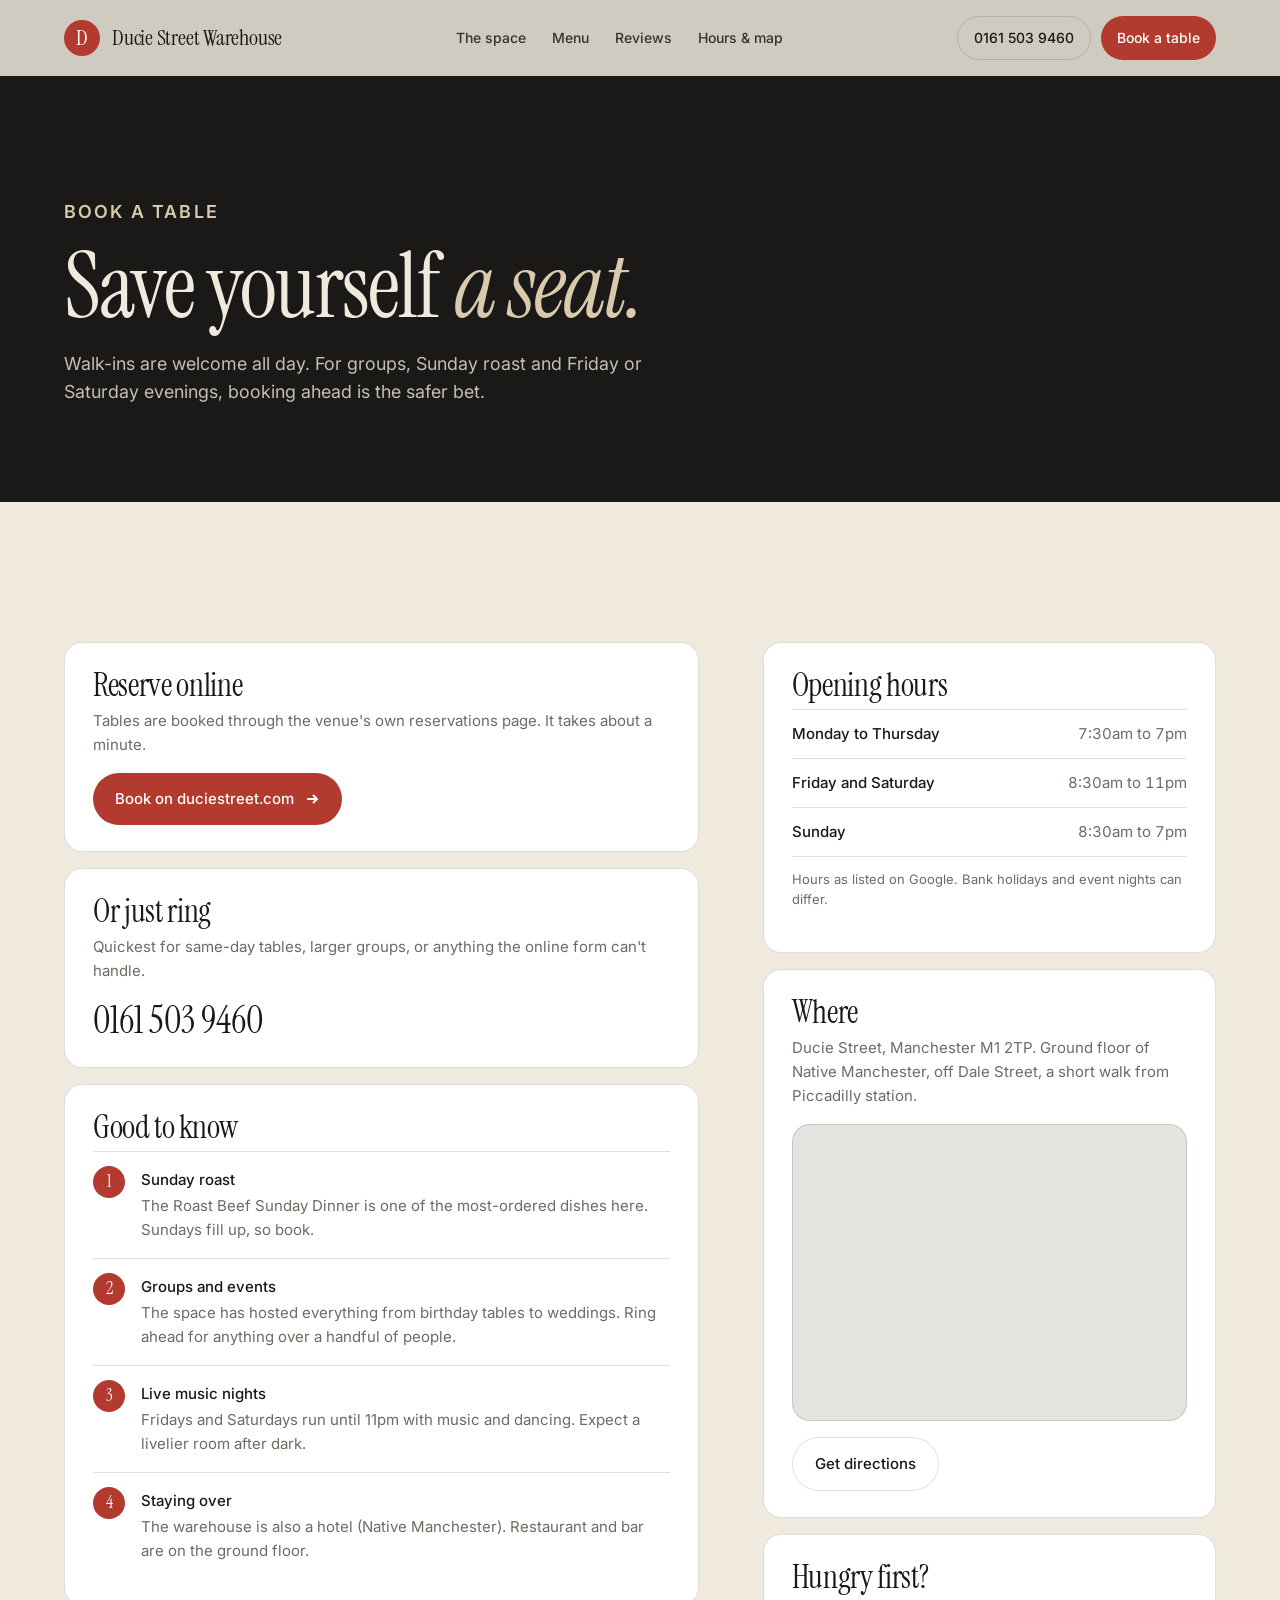
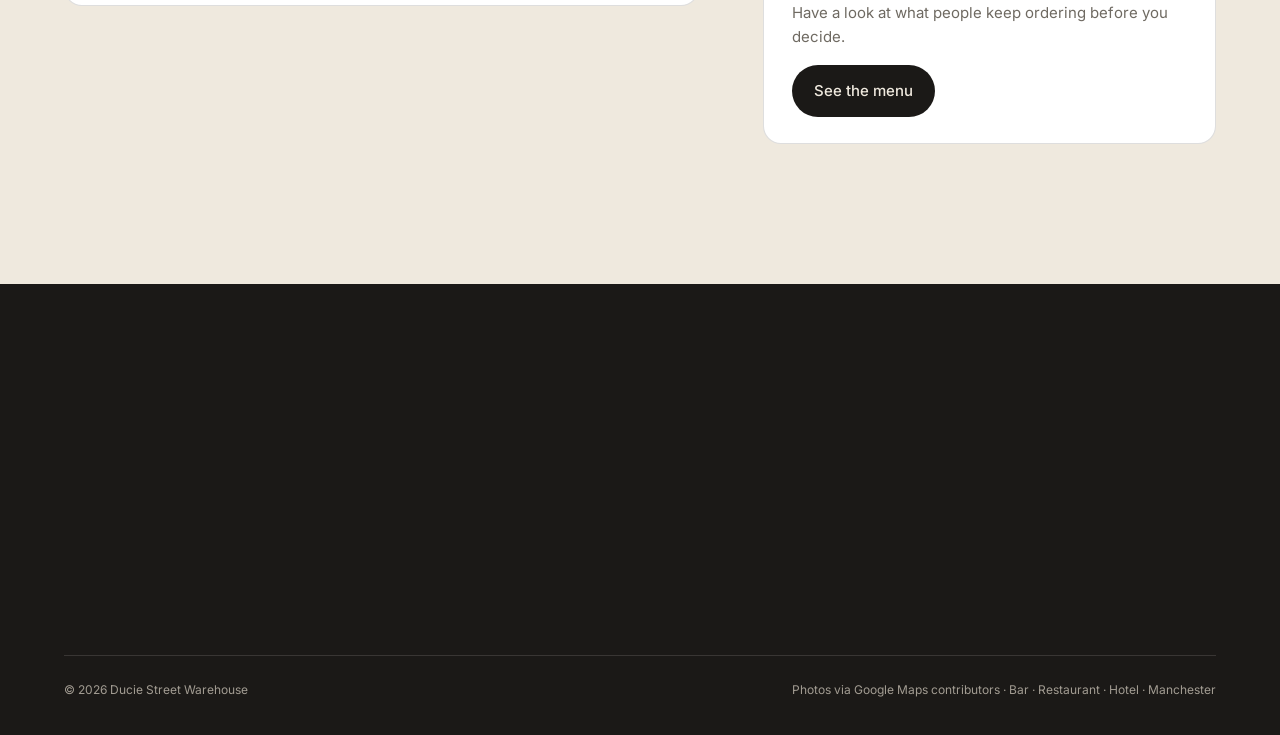
==== book.html @ 6d6460ea "v3: real-photo hero film, static hero, menu modal, book + menu pages, no em dashes Co-Authored-By: C" ====
<!doctype html>
<html lang="en-GB">
<head>
<meta charset="utf-8">
<meta name="viewport" content="width=device-width, initial-scale=1">
<title>Book a table · Ducie Street Warehouse, Manchester</title>
<meta name="description" content="Reserve a table at Ducie Street Warehouse, Manchester M1. Book online, ring 0161 503 9460, opening hours and directions.">
<link rel="canonical" href="https://alfwalk.github.io/ducie-street-warehouse/book.html">
<meta name="theme-color" content="#1b1917">
<link rel="icon" href="favicon.svg" type="image/svg+xml">
<link rel="apple-touch-icon" href="apple-touch-icon.png">
<meta property="og:type" content="website">
<meta property="og:site_name" content="Ducie Street Warehouse">
<meta property="og:title" content="Book a table · Ducie Street Warehouse, Manchester">
<meta property="og:description" content="Reserve a table at Ducie Street Warehouse, Manchester M1. Book online, ring 0161 503 9460, opening hours and directions.">
<meta property="og:url" content="https://alfwalk.github.io/ducie-street-warehouse/book.html">
<meta property="og:image" content="https://alfwalk.github.io/ducie-street-warehouse/og.jpg">
<meta name="twitter:card" content="summary_large_image">
<link rel="preconnect" href="https://fonts.googleapis.com">
<link rel="preconnect" href="https://fonts.gstatic.com" crossorigin>
<link rel="preload" as="image" href="media/poster.jpg">
<link href="https://fonts.googleapis.com/css2?family=Instrument+Serif:ital@0;1&family=Inter:wght@400;500;600&display=swap" rel="stylesheet">

<script type="application/ld+json">
{
  "@context": "https://schema.org",
  "@type": "BarOrPub",
  "name": "Ducie Street Warehouse",
  "url": "https://alfwalk.github.io/ducie-street-warehouse/",
  "image": "https://alfwalk.github.io/ducie-street-warehouse/og.jpg",
  "telephone": "+441615039460",
  "priceRange": "£10–30",
  "servesCuisine": "British",
  "address": {"@type":"PostalAddress","streetAddress":"Ducie Street","addressLocality":"Manchester","postalCode":"M1 2TP","addressCountry":"GB"},
  "geo": {"@type":"GeoCoordinates","latitude":53.4792605,"longitude":-2.2311667},
  "hasMenu": "https://duciestreet.com",
  "acceptsReservations": "https://duciestreet.com",
  "openingHoursSpecification": [
    {"@type":"OpeningHoursSpecification","dayOfWeek":["Monday","Tuesday","Wednesday","Thursday"],"opens":"07:30","closes":"19:00"},
    {"@type":"OpeningHoursSpecification","dayOfWeek":["Friday","Saturday"],"opens":"08:30","closes":"23:00"},
    {"@type":"OpeningHoursSpecification","dayOfWeek":"Sunday","opens":"08:30","closes":"19:00"}
  ],
  "aggregateRating": {"@type":"AggregateRating","ratingValue":"4.3","reviewCount":"1538"}
}
</script>

<link rel="stylesheet" href="styles.css">
</head>
<body>
<svg width="0" height="0" style="position:absolute" aria-hidden="true"><defs><linearGradient id="half"><stop offset="50%" stop-color="#FBBC04"/><stop offset="50%" stop-color="#dadce0"/></linearGradient>
<symbol id="star" viewBox="0 0 20 20"><path d="M10 1.5l2.6 5.6 6.1.7-4.5 4.2 1.2 6-5.4-3-5.4 3 1.2-6L1.3 7.8l6.1-.7z"/></symbol>
<symbol id="glogo" viewBox="0 0 48 48"><path fill="#EA4335" d="M24 9.5c3.5 0 6.6 1.2 9.1 3.6l6.8-6.8C35.8 2.4 30.3 0 24 0 14.6 0 6.5 5.4 2.6 13.3l7.9 6.1C12.4 13.7 17.7 9.5 24 9.5z"/><path fill="#4285F4" d="M46.5 24.5c0-1.6-.1-3.1-.4-4.5H24v9h12.7c-.6 2.9-2.2 5.4-4.7 7.1l7.3 5.7C43.6 37.9 46.5 31.8 46.5 24.5z"/><path fill="#FBBC05" d="M10.5 28.6c-.5-1.4-.8-3-.8-4.6s.3-3.2.8-4.6l-7.9-6.1C.9 16.6 0 20.2 0 24s.9 7.4 2.6 10.7l7.9-6.1z"/><path fill="#34A853" d="M24 48c6.5 0 11.9-2.1 15.9-5.8l-7.3-5.7c-2.1 1.4-4.9 2.3-8.6 2.3-6.3 0-11.6-4.2-13.5-9.9l-7.9 6.1C6.5 42.6 14.6 48 24 48z"/></symbol></defs></svg>
<header class="nav inner">
  <div class="wrap">
    <a class="brand" href="index.html" aria-label="Ducie Street Warehouse home"><span class="mark" aria-hidden="true">D</span><span>Ducie Street Warehouse</span></a>
    <nav class="nav-links" aria-label="Sections"><a href="index.html#space">The space</a><a href="menu.html">Menu</a><a href="index.html#reviews">Reviews</a><a href="index.html#visit">Hours &amp; map</a></nav>
    <div class="nav-cta"><a class="btn btn-line" href="tel:+441615039460">0161 503 9460</a><a class="btn btn-red" href="book.html">Book a table</a></div>
  </div>
</header>
<main>

<section class="page-hero"><div class="wrap">
  <p class="eyebrow">Book a table</p>
  <h1 style="margin-top:14px">Save yourself <em>a seat.</em></h1>
  <p style="margin-top:20px">Walk-ins are welcome all day. For groups, Sunday roast and Friday or Saturday evenings, booking ahead is the safer bet.</p>
</div></section>
<section class="sec-pad" style="background:var(--plaster)"><div class="wrap book-grid">
  <div class="stack">
    <div class="card">
      <h2>Reserve online</h2>
      <p>Tables are booked through the venue's own reservations page. It takes about a minute.</p>
      <a class="btn btn-red" href="https://duciestreet.com" target="_blank" rel="noopener">Book on duciestreet.com <svg viewBox="0 0 16 16" fill="none" stroke="currentColor" stroke-width="1.8"><path d="M3 8h10M9 4l4 4-4 4"/></svg></a>
    </div>
    <div class="card">
      <h2>Or just ring</h2>
      <p>Quickest for same-day tables, larger groups, or anything the online form can't handle.</p>
      <a class="big" href="tel:+441615039460">0161 503 9460</a>
    </div>
    <div class="card">
      <h2>Good to know</h2>
      <ol class="steps">
        <li><b>Sunday roast</b>The Roast Beef Sunday Dinner is one of the most-ordered dishes here. Sundays fill up, so book.</li>
        <li><b>Groups and events</b>The space has hosted everything from birthday tables to weddings. Ring ahead for anything over a handful of people.</li>
        <li><b>Live music nights</b>Fridays and Saturdays run until 11pm with music and dancing. Expect a livelier room after dark.</li>
        <li><b>Staying over</b>The warehouse is also a hotel (Native Manchester). Restaurant and bar are on the ground floor.</li>
      </ol>
    </div>
  </div>
  <div class="stack">
    <div class="card">
      <h2>Opening hours</h2>
      <ul class="hours">
        <li><span>Monday to Thursday</span><span>7:30am to 7pm</span></li>
        <li><span>Friday and Saturday</span><span>8:30am to 11pm</span></li>
        <li><span>Sunday</span><span>8:30am to 7pm</span></li>
      </ul>
      <p style="margin-top:12px;font-size:13px">Hours as listed on Google. Bank holidays and event nights can differ.</p>
    </div>
    <div class="card">
      <h2>Where</h2>
      <p>Ducie Street, Manchester M1 2TP. Ground floor of Native Manchester, off Dale Street, a short walk from Piccadilly station.</p>
      <div class="map" style="aspect-ratio:4/3;margin-bottom:16px"><iframe title="Google Map showing Ducie Street Warehouse" src="https://www.google.com/maps?q=Ducie+Street+Warehouse,+Ducie+St,+Manchester+M1+2TP&z=16&hl=en&output=embed" loading="lazy" referrerpolicy="no-referrer-when-downgrade"></iframe></div>
      <a class="btn btn-line" href="https://www.google.com/maps/dir/?api=1&destination=Ducie+Street+Warehouse%2C+Ducie+St%2C+Manchester+M1+2TP" target="_blank" rel="noopener">Get directions</a>
    </div>
    <div class="card">
      <h2>Hungry first?</h2>
      <p>Have a look at what people keep ordering before you decide.</p>
      <a class="btn btn-ink" href="menu.html">See the menu</a>
    </div>
  </div>
</div></section>
</main>
<footer class="site" id="contact">
  <div class="wrap">
    <div class="foot-grid">
      <div class="foot-col reveal">
        <h3>See you at <em>the Warehouse.</em></h3>
        <p style="margin-top:18px;max-width:38ch">Walk-ins welcome. For groups, Sunday roast and weekend evenings, booking ahead is the safer bet.</p>
      </div>
      <div class="foot-col reveal">
        <span class="lbl">Call</span>
        <a class="big" href="tel:+441615039460">0161 503 9460</a>
        <span class="lbl" style="margin-top:22px">Book &amp; menus</span>
        <a href="https://duciestreet.com" target="_blank" rel="noopener">duciestreet.com ↗</a>
        <a href="menu.html">Full menu</a>
      </div>
      <div class="foot-col reveal">
        <span class="lbl">Visit</span>
        <a href="https://www.google.com/maps/dir/?api=1&destination=Ducie+Street+Warehouse%2C+Ducie+St%2C+Manchester+M1+2TP" target="_blank" rel="noopener">Ducie Street<br>Manchester M1 2TP ↗</a>
        <span class="lbl" style="margin-top:22px">Open</span>
        <p>Mon–Thu 7:30am–7pm<br>Fri–Sat 8:30am–11pm<br>Sun 8:30am–7pm</p>
      </div>
    </div>
    <div class="foot-bottom">
      <span>© <span id="yr"></span> Ducie Street Warehouse</span>
      <span>Photos via Google Maps contributors · Bar · Restaurant · Hotel · Manchester</span>
    </div>
  </div>
</footer>
<script>
(function(){document.getElementById('yr').textContent=new Date().getFullYear();})();
</script>
</body>
</html>
---- styles.css ----
:root{
  --plaster:#efe9de; --plaster-2:#e6dfd1; --cork:#d9c9ad;
  --ink:#1b1917; --steel:#23262a; --steel-2:#2c3035;
  --red:#b23a2f; --red-deep:#8e2c23; --sage:#7d8a72;
  --muted:#6f6a62; --muted-dark:#a29c92;
  --hair:rgba(27,25,23,.14); --hair-dark:rgba(239,233,222,.14);
  --serif:"Instrument Serif",Georgia,"Times New Roman",serif;
  --sans:"Inter",ui-sans-serif,system-ui,-apple-system,sans-serif;
  --gutter:clamp(20px,5vw,72px); --max:1280px; --ease:cubic-bezier(.2,.7,.2,1);
  --google-yellow:#FBBC04;
}
*{box-sizing:border-box}
html{scroll-behavior:smooth;-webkit-text-size-adjust:100%}
body{margin:0;background:var(--plaster);color:var(--ink);font-family:var(--sans);font-size:16px;line-height:1.6;overflow-x:hidden;-webkit-font-smoothing:antialiased}
img,video,iframe{max-width:100%;display:block}
a{color:inherit}
h1,h2,h3{font-family:var(--serif);font-weight:400;letter-spacing:-.01em;line-height:1;margin:0}
em{font-style:italic}
.wrap{max-width:var(--max);margin:0 auto;padding:0 var(--gutter)}
.eyebrow{font-family:var(--sans);font-size:12px;font-weight:600;letter-spacing:.12em;text-transform:uppercase;color:var(--red)}
.on-dark .eyebrow{color:var(--cork)}
.btn{white-space:nowrap;display:inline-flex;align-items:center;gap:10px;padding:14px 22px;border-radius:999px;font-weight:500;text-decoration:none;font-size:15px;transition:transform .35s var(--ease),background .25s,color .25s,border-color .25s}
.btn:hover{transform:translateY(-2px)}
.btn-red{background:var(--red);color:#fff}
.btn-red:hover{background:var(--red-deep)}
.btn-ink{background:var(--ink);color:var(--plaster)}
.btn-line{border:1px solid var(--hair);color:var(--ink);background:transparent}
.btn-line:hover{border-color:var(--ink)}
.on-dark .btn-line{border-color:var(--hair-dark);color:var(--plaster)}
.on-dark .btn-line:hover{border-color:var(--plaster)}
.btn svg{width:16px;height:16px}
:focus-visible{outline:2px solid var(--red);outline-offset:3px}
.sec-pad{padding:clamp(80px,11vw,140px) 0}
.reveal{opacity:0;transform:translateY(24px);transition:opacity .9s var(--ease),transform .9s var(--ease)}
.reveal.in{opacity:1;transform:none}
.h-lg{font-size:clamp(40px,5.6vw,80px);letter-spacing:-.015em;line-height:.98}
.lede{font-size:clamp(17px,1.35vw,20px);color:var(--muted);max-width:52ch}

/* nav */
.nav{position:fixed;inset:0 0 auto 0;z-index:50;padding:16px 0;color:var(--plaster);transition:background .4s,color .4s,box-shadow .4s}
.nav.solid{background:rgba(239,233,222,.86);backdrop-filter:blur(14px);-webkit-backdrop-filter:blur(14px);color:var(--ink);box-shadow:0 1px 0 var(--hair)}
.nav .wrap{display:flex;align-items:center;justify-content:space-between;gap:20px}
.brand{display:flex;align-items:center;gap:12px;text-decoration:none}
.brand .mark{width:36px;height:36px;border-radius:50%;background:var(--red);display:grid;place-items:center;font-family:var(--serif);font-size:22px;color:#fff;line-height:1;flex:none}
.brand span{font-family:var(--serif);font-size:22px;line-height:1;letter-spacing:-.01em}
.nav-links{display:flex;gap:26px;font-size:14px;font-weight:500}
.nav-links a{text-decoration:none;opacity:.85}
.nav-links a:hover{opacity:1}
.nav-cta{display:flex;gap:10px}
.nav-cta .btn{padding:10px 16px;font-size:14px}
.nav .btn-line{border-color:rgba(255,255,255,.35);color:inherit}
.nav.solid .btn-line{border-color:var(--hair)}
@media (max-width:900px){.nav-links{display:none}.nav-cta .btn-line{display:none}}
@media (max-width:480px){.brand span{font-size:19px}}

/* hero */
.hero{position:relative;height:100svh;min-height:620px;overflow:hidden;display:flex;align-items:flex-end;color:var(--plaster);background:var(--ink)}
.hero-media{position:absolute;inset:0}
.hero-media video{width:100%;height:100%;object-fit:cover}
.hero-media::after{content:"";position:absolute;inset:0;background:linear-gradient(180deg,rgba(27,25,23,.45) 0%,rgba(27,25,23,.1) 35%,rgba(27,25,23,.55) 70%,rgba(27,25,23,.92) 100%)}
.hero-ghost{position:absolute;left:0;right:0;top:16%;text-align:center;font-family:var(--serif);font-style:italic;font-size:clamp(90px,20vw,300px);line-height:.9;letter-spacing:-.02em;color:transparent;-webkit-text-stroke:1px rgba(239,233,222,.18);pointer-events:none;user-select:none}
.hero-content{position:relative;z-index:2;width:100%;padding-bottom:clamp(40px,8vh,84px)}
.hero h1{font-size:clamp(52px,7.6vw,120px);line-height:.94;letter-spacing:-.02em;max-width:14ch}
.hero h1 em{color:var(--cork)}
.hero-sub{display:flex;flex-wrap:wrap;align-items:flex-end;justify-content:space-between;gap:24px;margin-top:26px}
.hero-sub p{margin:0;max-width:46ch;font-size:clamp(16px,1.5vw,19px);color:rgba(239,233,222,.85)}
.hero-cta{display:flex;flex-wrap:wrap;gap:12px}
.hero .btn-line{border-color:rgba(239,233,222,.35);color:var(--plaster)}
.hero-meta{display:flex;flex-wrap:wrap;gap:8px 22px;margin-top:32px;padding-top:20px;border-top:1px solid var(--hair-dark);font-size:13px;color:rgba(239,233,222,.7)}
.hero-meta b{color:var(--plaster);font-weight:500}
.g-badge{display:inline-flex;align-items:center;gap:8px}

/* stars */
.stars{display:inline-flex;gap:1px}
.stars svg{width:15px;height:15px;fill:var(--google-yellow)}
.stars svg.half{fill:url(#half)}
.stars svg.off{fill:#dadce0}

/* gallery */
.gallery{background:var(--plaster);padding:clamp(56px,7vw,96px) 0 0}
.gallery-head{display:flex;flex-wrap:wrap;align-items:end;justify-content:space-between;gap:20px;margin-bottom:34px}
.gallery-head h2{margin-top:14px}
.masonry{display:grid;grid-template-columns:repeat(12,1fr);grid-auto-rows:clamp(90px,10vw,150px);gap:12px}
.tile{position:relative;overflow:hidden;border-radius:14px;background:var(--plaster-2);margin:0}
.tile img{width:100%;height:100%;object-fit:cover}
.tile figcaption{position:absolute;left:12px;bottom:10px;font-size:12px;font-weight:500;color:#fff;text-shadow:0 1px 8px rgba(0,0,0,.5);opacity:0;transition:opacity .3s}
.tile:hover figcaption{opacity:1}
.t1{grid-column:span 5;grid-row:span 4}.t2{grid-column:span 4;grid-row:span 2}.t3{grid-column:span 3;grid-row:span 2}.t4{grid-column:span 3;grid-row:span 2}.t5{grid-column:span 4;grid-row:span 2}
.t6{grid-column:span 4;grid-row:span 3}.t7{grid-column:span 4;grid-row:span 3}.t8{grid-column:span 4;grid-row:span 3}
@media (max-width:820px){.masonry{grid-template-columns:repeat(6,1fr);grid-auto-rows:clamp(80px,14vw,120px)}.t1{grid-column:span 6;grid-row:span 3}.t2,.t5,.t3,.t4{grid-column:span 3;grid-row:span 2}.t6,.t7{grid-column:span 3;grid-row:span 3}.t8{display:none}}

/* about */
.about-grid{display:grid;grid-template-columns:1fr 1fr;gap:clamp(40px,6vw,96px);align-items:center}
.about h2{margin:14px 0 24px}
.about p{color:var(--muted);font-size:clamp(16px,1.3vw,18px);max-width:50ch}
.about p strong{color:var(--ink);font-weight:500}
.about-facts{display:grid;grid-template-columns:repeat(3,1fr);gap:18px;margin-top:36px;padding-top:26px;border-top:1px solid var(--hair)}
.fact b{display:block;font-family:var(--serif);font-weight:400;font-size:clamp(30px,3.4vw,48px);line-height:1;letter-spacing:-.01em}
.fact span{display:block;font-size:12px;letter-spacing:.08em;text-transform:uppercase;color:var(--muted);margin-top:8px;font-weight:500}
.about-art{display:grid;grid-template-columns:1fr 1fr;gap:12px;align-items:start}
.about-art figure{margin:0;border-radius:16px;overflow:hidden;aspect-ratio:3/4;background:var(--plaster-2)}
.about-art figure:nth-child(2){margin-top:64px}
.about-art img{width:100%;height:100%;object-fit:cover}
@media (max-width:900px){.about-grid{grid-template-columns:1fr}.about-art figure:nth-child(2){margin-top:40px}}

/* menu */
.menu{background:var(--steel);color:var(--plaster)}
.menu-head{display:grid;grid-template-columns:1fr auto;gap:24px;align-items:end;margin-bottom:clamp(36px,4vw,56px)}
.menu-head h2{margin-top:14px}
.menu-head p{margin:0;max-width:42ch;color:var(--muted-dark)}
.dishes{display:grid;grid-template-columns:repeat(4,1fr);gap:14px}
.dish{position:relative;border-radius:16px;overflow:hidden;background:var(--steel-2);aspect-ratio:4/5;text-decoration:none;color:#fff;isolation:isolate;display:block}
.dish img{position:absolute;inset:0;width:100%;height:100%;object-fit:cover;transform:scale(1.06);transition:transform 1.2s var(--ease)}
.dish:hover img{transform:scale(1.12)}
.dish::after{content:"";position:absolute;inset:0;background:linear-gradient(180deg,rgba(27,25,23,0) 40%,rgba(27,25,23,.85) 100%)}
.dish .cap{position:absolute;left:18px;right:18px;bottom:16px;z-index:2}
.dish .cap b{display:block;font-family:var(--serif);font-weight:400;font-size:clamp(22px,2vw,28px);line-height:1.05;letter-spacing:-.01em}
.dish .cap span{display:block;margin-top:6px;font-size:12px;color:rgba(255,255,255,.75)}
.dish .pop{position:absolute;top:14px;left:14px;z-index:2;font-size:11px;font-weight:600;letter-spacing:.08em;text-transform:uppercase;background:rgba(239,233,222,.92);color:var(--ink);padding:6px 10px;border-radius:999px}
.menu-list{margin-top:40px;display:grid;grid-template-columns:repeat(4,1fr);gap:28px;padding-top:32px;border-top:1px solid var(--hair-dark)}
.menu-list h3{font-size:24px;margin-bottom:12px}
.menu-list ul{list-style:none;margin:0;padding:0;font-size:15px;color:var(--muted-dark)}
.menu-list li{padding:6px 0;border-top:1px solid var(--hair-dark)}
.menu-list li:first-child{border-top:0;padding-top:0}
.menu-foot{display:flex;flex-wrap:wrap;gap:16px;align-items:center;justify-content:space-between;margin-top:40px;font-size:14px;color:var(--muted-dark)}
.btn-plaster{background:var(--plaster);color:var(--ink)}
@media (max-width:1000px){.dishes{grid-template-columns:repeat(2,1fr)}.menu-list{grid-template-columns:repeat(2,1fr)}}
@media (max-width:560px){.menu-head{grid-template-columns:1fr}.dishes{gap:10px}.menu-list{grid-template-columns:1fr}}

/* reviews - Google style */
.g-head{display:flex;flex-wrap:wrap;align-items:end;justify-content:space-between;gap:24px;margin-bottom:34px}
.g-head h2{margin-top:14px}
.g-summary{display:flex;align-items:center;gap:18px;background:#fff;border:1px solid var(--hair);border-radius:16px;padding:16px 20px}
.g-summary .glogo{width:28px;height:28px;flex:none}
.g-summary .score{font-weight:600;font-size:34px;line-height:1;color:#202124}
.g-summary .meta{font-size:13px;color:#5f6368;line-height:1.5}
.g-summary .meta a{color:#1a73e8;text-decoration:none;font-weight:500}
.g-summary .meta a:hover{text-decoration:underline}
.g-grid{display:grid;grid-template-columns:repeat(3,1fr);gap:16px}
.g-card{background:#fff;border:1px solid var(--hair);border-radius:16px;padding:20px 22px;display:flex;flex-direction:column;gap:12px;color:#202124;box-shadow:0 1px 2px rgba(60,64,67,.08)}
.g-top{display:flex;align-items:center;gap:12px}
.avatar{width:40px;height:40px;border-radius:50%;display:grid;place-items:center;color:#fff;font-weight:600;font-size:16px;flex:none}
.g-name{font-size:14px;font-weight:500;line-height:1.2}
.g-sub{font-size:12px;color:#5f6368;margin-top:2px}
.g-top .glogo{margin-left:auto;width:20px;height:20px}
.g-rating{display:flex;align-items:center;gap:8px;font-size:12px;color:#5f6368}
.g-text{font-size:14px;line-height:1.55;color:#3c4043;margin:0}
.g-foot{margin-top:auto;font-size:12px;color:#5f6368;padding-top:8px}
.g-foot a{color:#1a73e8;text-decoration:none}
.g-foot a:hover{text-decoration:underline}
@media (max-width:900px){.g-grid{grid-template-columns:1fr}}

/* visit */
.visit{background:var(--plaster-2)}
.visit-grid{display:grid;grid-template-columns:5fr 7fr;gap:clamp(32px,5vw,72px);align-items:start}
.visit h2{margin:14px 0 24px}
.hours{list-style:none;margin:0;padding:0;border-top:1px solid var(--hair)}
.hours li{display:flex;justify-content:space-between;gap:16px;padding:12px 0;border-bottom:1px solid var(--hair);font-size:15px}
.hours li span:first-child{font-weight:500}
.hours li span:last-child{color:var(--muted);font-variant-numeric:tabular-nums}
.hours li.today,.hours li.today span:last-child{color:var(--red)}
.hours li.today span:last-child{font-weight:500}
.open-now{display:inline-flex;align-items:center;gap:8px;margin-bottom:14px;font-size:13px;font-weight:500}
.open-now i{width:8px;height:8px;border-radius:50%;background:#9aa0a6}
.open-now.on i{background:#1e8e3e;box-shadow:0 0 0 4px rgba(30,142,62,.18)}
.hours-note{margin-top:14px;font-size:13px;color:var(--muted)}
.addr{margin-top:28px;padding-top:24px;border-top:1px solid var(--hair)}
.addr h3{font-size:clamp(24px,2.4vw,32px);margin-bottom:10px}
.addr p{margin:0 0 18px;color:var(--muted);font-size:15px}
.addr .btn{margin:0 8px 8px 0}
.map{position:relative;border-radius:18px;overflow:hidden;background:#e5e3df;border:1px solid var(--hair);width:100%;aspect-ratio:4/3}
.map iframe{position:absolute;inset:0;width:100%;height:100%;border:0}
.map .map-link{position:absolute;left:14px;bottom:14px;z-index:2;background:#fff;color:#1a73e8;font-size:13px;font-weight:500;text-decoration:none;padding:9px 14px;border-radius:999px;box-shadow:0 1px 3px rgba(60,64,67,.3);display:inline-flex;align-items:center;gap:8px}
@media (max-width:900px){.visit-grid{grid-template-columns:1fr}}

/* footer */
footer.site{background:var(--ink);color:var(--plaster);padding:clamp(64px,8vw,110px) 0 36px}
.foot-grid{display:grid;grid-template-columns:1.4fr 1fr 1fr;gap:40px;align-items:start}
.foot-grid h3{font-size:clamp(34px,4vw,58px);line-height:.98;max-width:14ch}
.foot-grid h3 em{color:var(--cork)}
.foot-col p,.foot-col a{margin:0;color:rgba(239,233,222,.72);font-size:15px;text-decoration:none;display:block;line-height:1.7}
.foot-col a:hover{color:var(--plaster)}
.foot-col .lbl{font-size:11px;letter-spacing:.12em;text-transform:uppercase;color:var(--muted-dark);margin-bottom:10px;display:block;font-weight:600}
.foot-col .big{font-family:var(--serif);font-size:clamp(24px,2.4vw,32px);color:var(--plaster);line-height:1.15}
.foot-bottom{display:flex;flex-wrap:wrap;justify-content:space-between;gap:12px;margin-top:64px;padding-top:24px;border-top:1px solid var(--hair-dark);font-size:12px;color:var(--muted-dark)}
@media (max-width:820px){.foot-grid{grid-template-columns:1fr}}

/* mobile bar */
.mobile-bar{position:fixed;left:12px;right:12px;bottom:12px;z-index:60;display:none;gap:8px;padding:8px;border-radius:999px;background:rgba(27,25,23,.9);backdrop-filter:blur(14px);-webkit-backdrop-filter:blur(14px);transform:translateY(120%);transition:transform .5s var(--ease)}
.mobile-bar.show{transform:none}
.mobile-bar .btn{flex:1;justify-content:center;padding:12px 10px;font-size:14px}
.mobile-bar .btn-line{border-color:rgba(239,233,222,.3);color:var(--plaster)}
@media (max-width:640px){.mobile-bar{display:flex}footer.site{padding-bottom:96px}}

@media (prefers-reduced-motion:reduce){
  html{scroll-behavior:auto}
  .reveal{opacity:1;transform:none;transition:none}
  .btn,.dish img{transition:none}
}

/* menu modal */
.modal{position:fixed;inset:0;z-index:100;display:none;align-items:flex-end;justify-content:center;background:rgba(27,25,23,.6);backdrop-filter:blur(6px);-webkit-backdrop-filter:blur(6px);padding:0}
.modal.open{display:flex}
.modal-panel{background:var(--plaster);color:var(--ink);width:100%;max-width:980px;max-height:92svh;border-radius:22px 22px 0 0;overflow:auto;box-shadow:0 -20px 60px rgba(0,0,0,.3);position:relative}
@media (min-width:700px){.modal{align-items:center;padding:24px}.modal-panel{border-radius:22px;max-height:88vh}}
.modal-head{position:sticky;top:0;z-index:2;display:flex;align-items:center;justify-content:space-between;gap:16px;padding:18px 24px;background:rgba(239,233,222,.92);backdrop-filter:blur(10px);-webkit-backdrop-filter:blur(10px);border-bottom:1px solid var(--hair)}
.modal-head h2{font-size:30px}
.modal-close{width:40px;height:40px;border-radius:50%;border:1px solid var(--hair);background:#fff;display:grid;place-items:center;cursor:pointer;font-size:20px;line-height:1;color:var(--ink)}
.modal-body{padding:8px 24px 24px}
.menu-sec{padding:22px 0;border-bottom:1px solid var(--hair)}
.menu-sec:last-of-type{border-bottom:0}
.menu-sec h3{font-size:26px;margin-bottom:4px}
.menu-sec .when{font-size:12px;font-weight:600;letter-spacing:.1em;text-transform:uppercase;color:var(--red);margin-bottom:14px}
.items{display:grid;grid-template-columns:1fr 1fr;gap:10px 28px}
.item{display:flex;gap:12px;align-items:center;padding:8px 0;border-top:1px dashed var(--hair)}
.item:nth-child(-n+2){border-top:0}
.item img{width:56px;height:56px;border-radius:10px;object-fit:cover;flex:none}
.item .ph{width:56px;height:56px;border-radius:10px;background:var(--plaster-2);flex:none;display:grid;place-items:center;color:var(--muted);font-family:var(--serif);font-size:22px}
.item b{display:block;font-weight:500;font-size:15px;line-height:1.3}
.item span{display:block;font-size:12px;color:var(--muted)}
.modal-cta{position:sticky;bottom:0;background:var(--ink);color:var(--plaster);padding:16px 24px;display:flex;flex-wrap:wrap;gap:12px;align-items:center;justify-content:space-between}
.modal-cta p{margin:0;font-size:14px;color:var(--muted-dark)}
@media (max-width:640px){.items{grid-template-columns:1fr}.item:nth-child(2){border-top:1px dashed var(--hair)}}
body.no-scroll{overflow:hidden}

/* inner pages */
.page-hero{background:var(--ink);color:var(--plaster);padding:clamp(120px,16vw,180px) 0 clamp(48px,6vw,80px)}
.page-hero h1{font-size:clamp(48px,7vw,104px);line-height:.95;letter-spacing:-.02em}
.page-hero h1 em{color:var(--cork)}
.page-hero p{max-width:56ch;color:rgba(239,233,222,.8);font-size:clamp(16px,1.4vw,19px)}
.page-hero .eyebrow{color:var(--cork)}
.book-grid{display:grid;grid-template-columns:7fr 5fr;gap:clamp(32px,5vw,72px);align-items:start}
.card{background:#fff;border:1px solid var(--hair);border-radius:18px;padding:26px 28px}
.card h2{font-size:32px;margin-bottom:8px}
.card p{color:var(--muted);margin:0 0 16px;font-size:15px}
.card .big{font-family:var(--serif);font-size:clamp(28px,3vw,40px);color:var(--ink);text-decoration:none;display:block;line-height:1.1}
.steps{list-style:none;margin:0;padding:0;counter-reset:s}
.steps li{position:relative;padding:16px 0 16px 48px;border-top:1px solid var(--hair);counter-increment:s;font-size:15px;color:var(--muted)}
.steps li b{display:block;color:var(--ink);font-weight:500;margin-bottom:2px}
.steps li::before{content:counter(s);position:absolute;left:0;top:14px;width:32px;height:32px;border-radius:50%;background:var(--red);color:#fff;display:grid;place-items:center;font-family:var(--serif);font-size:18px}
.stack{display:grid;gap:16px}
@media (max-width:900px){.book-grid{grid-template-columns:1fr}}
.nav.inner{color:var(--ink);background:rgba(239,233,222,.86);backdrop-filter:blur(14px);-webkit-backdrop-filter:blur(14px);box-shadow:0 1px 0 var(--hair)}
.nav.inner .btn-line{border-color:var(--hair)}
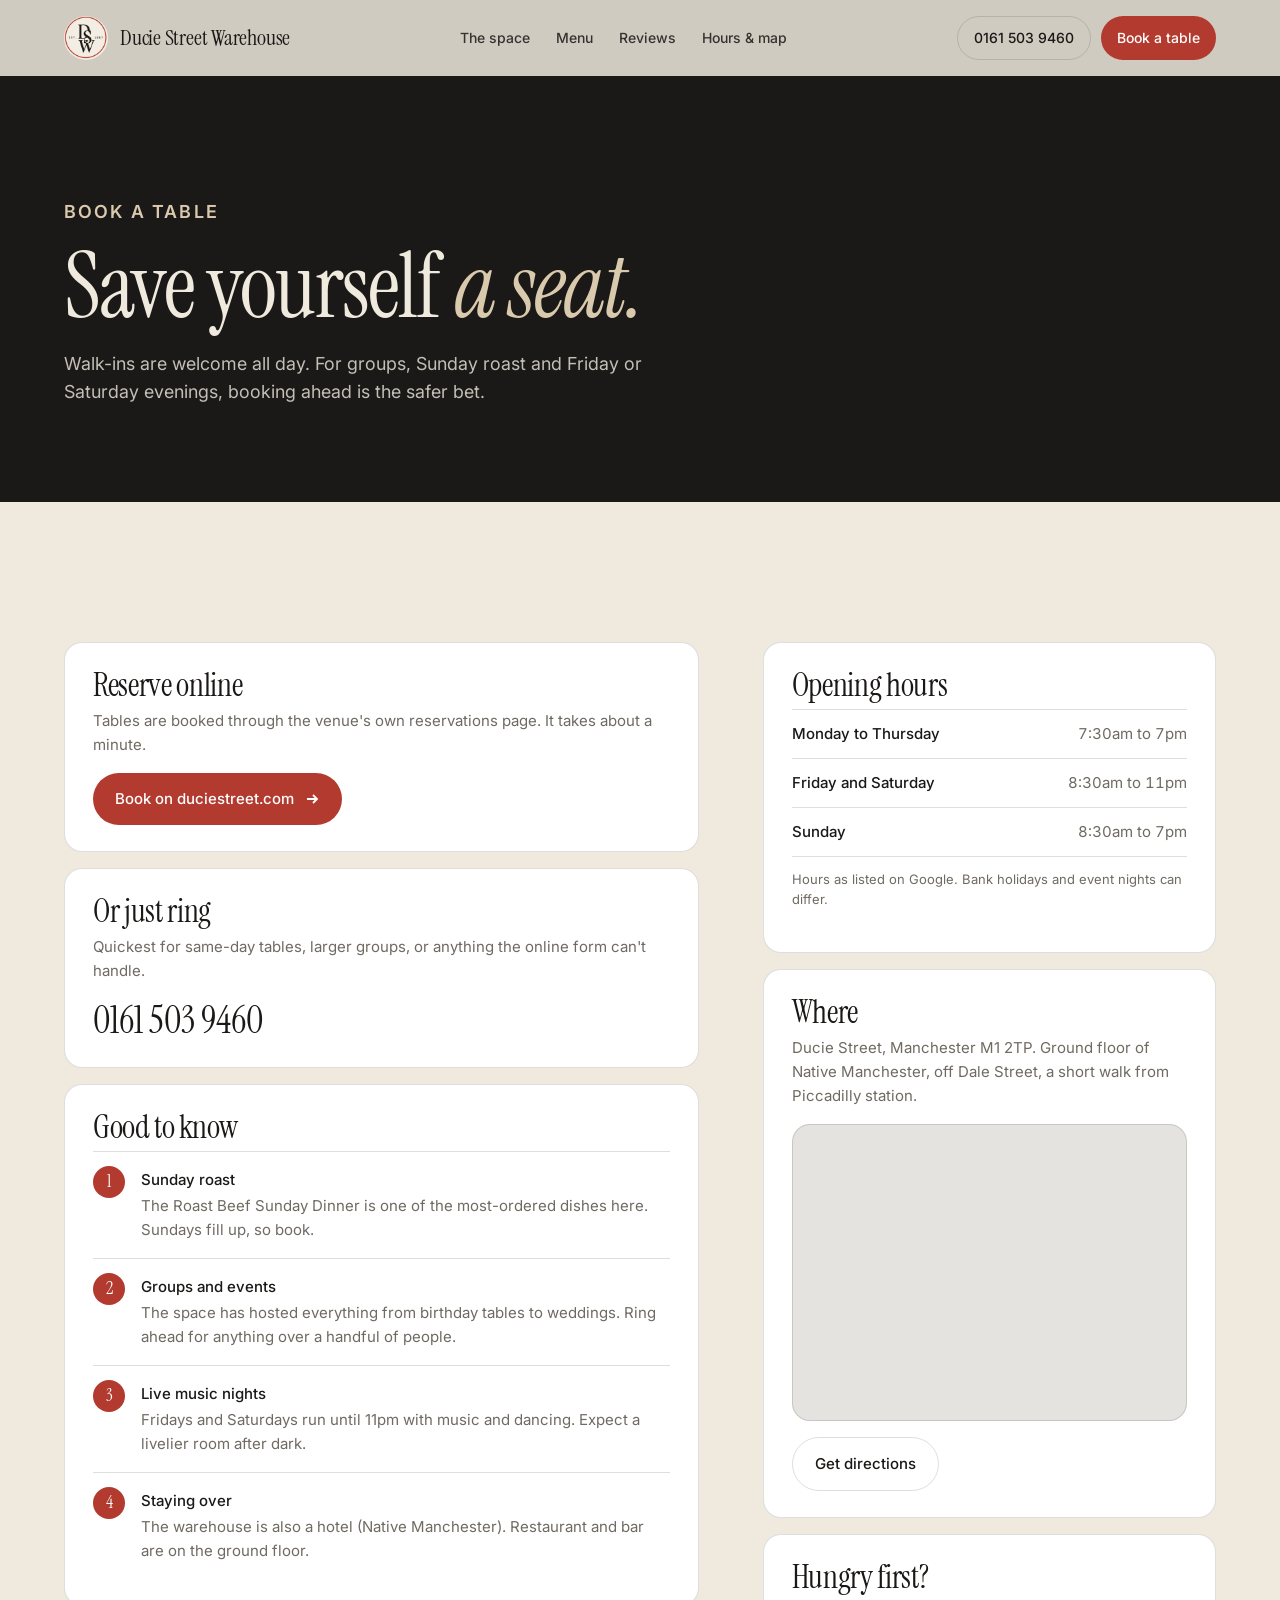
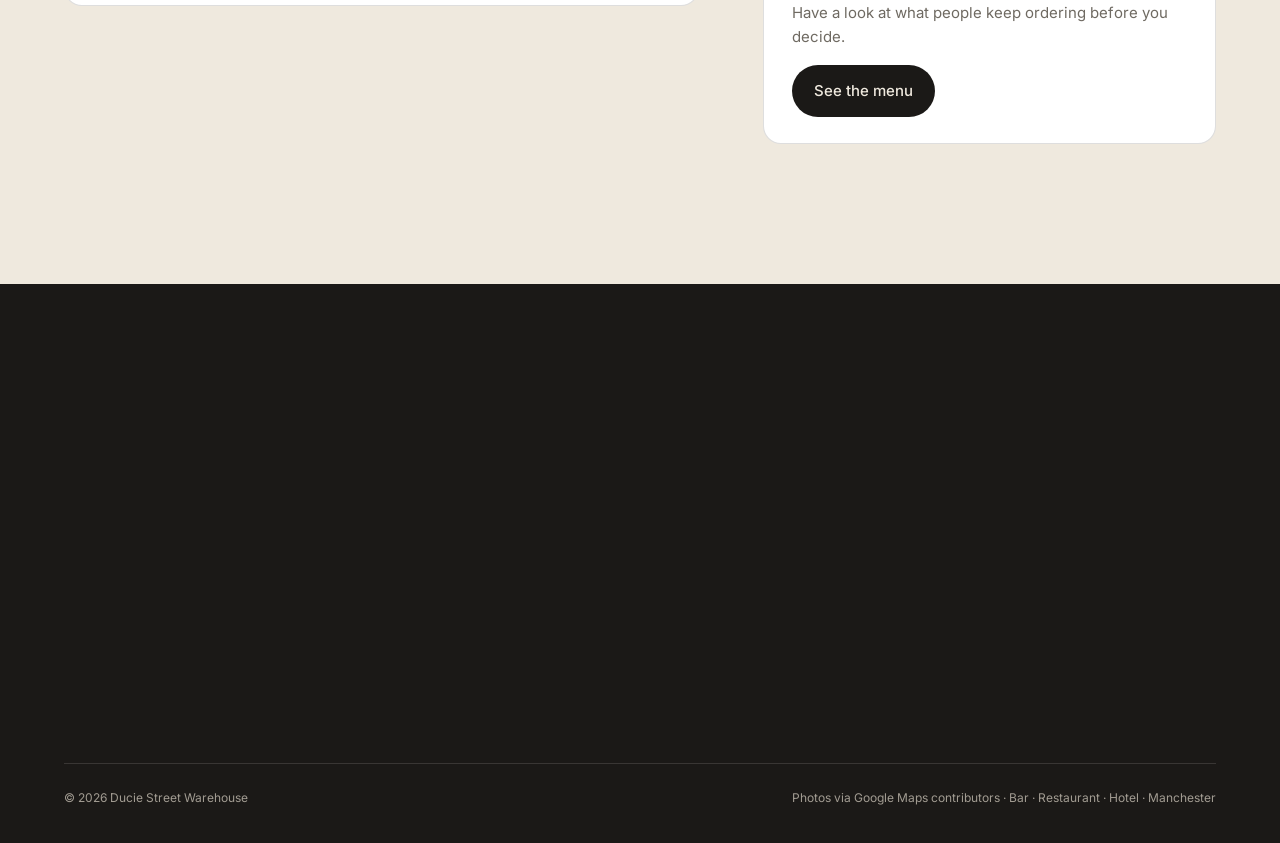
==== commit ce26190b: "Brand: DSW monogram in nav, footer, favicon, touch icon and OG image Co-Authored-By: Claude Opus 5 <" ====
--- a/book.html
+++ b/book.html
@@ -7,7 +7,8 @@
 <meta name="description" content="Reserve a table at Ducie Street Warehouse, Manchester M1. Book online, ring 0161 503 9460, opening hours and directions.">
 <link rel="canonical" href="https://alfwalk.github.io/ducie-street-warehouse/book.html">
 <meta name="theme-color" content="#1b1917">
-<link rel="icon" href="favicon.svg" type="image/svg+xml">
+<link rel="icon" href="favicon.png" type="image/png" sizes="32x32">
+<link rel="icon" href="favicon-64.png" type="image/png" sizes="64x64">
 <link rel="apple-touch-icon" href="apple-touch-icon.png">
 <meta property="og:type" content="website">
 <meta property="og:site_name" content="Ducie Street Warehouse">
@@ -52,7 +53,7 @@
 <symbol id="glogo" viewBox="0 0 48 48"><path fill="#EA4335" d="M24 9.5c3.5 0 6.6 1.2 9.1 3.6l6.8-6.8C35.8 2.4 30.3 0 24 0 14.6 0 6.5 5.4 2.6 13.3l7.9 6.1C12.4 13.7 17.7 9.5 24 9.5z"/><path fill="#4285F4" d="M46.5 24.5c0-1.6-.1-3.1-.4-4.5H24v9h12.7c-.6 2.9-2.2 5.4-4.7 7.1l7.3 5.7C43.6 37.9 46.5 31.8 46.5 24.5z"/><path fill="#FBBC05" d="M10.5 28.6c-.5-1.4-.8-3-.8-4.6s.3-3.2.8-4.6l-7.9-6.1C.9 16.6 0 20.2 0 24s.9 7.4 2.6 10.7l7.9-6.1z"/><path fill="#34A853" d="M24 48c6.5 0 11.9-2.1 15.9-5.8l-7.3-5.7c-2.1 1.4-4.9 2.3-8.6 2.3-6.3 0-11.6-4.2-13.5-9.9l-7.9 6.1C6.5 42.6 14.6 48 24 48z"/></symbol></defs></svg>
 <header class="nav inner">
   <div class="wrap">
-    <a class="brand" href="index.html" aria-label="Ducie Street Warehouse home"><span class="mark" aria-hidden="true">D</span><span>Ducie Street Warehouse</span></a>
+    <a class="brand" href="index.html" aria-label="Ducie Street Warehouse home"><span class="mark" aria-hidden="true"><img class="mark-dark" src="media/brand/logo-dark-256.png" alt="" width="40" height="40"><img class="mark-light" src="media/brand/logo-light-256.png" alt="" width="40" height="40"></span><span>Ducie Street Warehouse</span></a>
     <nav class="nav-links" aria-label="Sections"><a href="index.html#space">The space</a><a href="menu.html">Menu</a><a href="index.html#reviews">Reviews</a><a href="index.html#visit">Hours &amp; map</a></nav>
     <div class="nav-cta"><a class="btn btn-line" href="tel:+441615039460">0161 503 9460</a><a class="btn btn-red" href="book.html">Book a table</a></div>
   </div>
@@ -114,6 +115,7 @@
   <div class="wrap">
     <div class="foot-grid">
       <div class="foot-col reveal">
+        <img class="foot-logo" src="media/brand/logo-dark-256.png" alt="Ducie Street Warehouse monogram" width="96" height="96" loading="lazy">
         <h3>See you at <em>the Warehouse.</em></h3>
         <p style="margin-top:18px;max-width:38ch">Walk-ins welcome. For groups, Sunday roast and weekend evenings, booking ahead is the safer bet.</p>
       </div>
--- a/styles.css
+++ b/styles.css
@@ -41,7 +41,11 @@
 .nav.solid{background:rgba(239,233,222,.86);backdrop-filter:blur(14px);-webkit-backdrop-filter:blur(14px);color:var(--ink);box-shadow:0 1px 0 var(--hair)}
 .nav .wrap{display:flex;align-items:center;justify-content:space-between;gap:20px}
 .brand{display:flex;align-items:center;gap:12px;text-decoration:none}
-.brand .mark{width:36px;height:36px;border-radius:50%;background:var(--red);display:grid;place-items:center;font-family:var(--serif);font-size:22px;color:#fff;line-height:1;flex:none}
+.brand .mark{width:44px;height:44px;border-radius:50%;flex:none;position:relative;overflow:hidden}
+.brand .mark img{position:absolute;inset:0;width:100%;height:100%;transition:opacity .3s}
+.brand .mark-light{opacity:0}
+.nav.solid .mark-light,.nav.inner .mark-light{opacity:1}
+.nav.solid .mark-dark,.nav.inner .mark-dark{opacity:0}
 .brand span{font-family:var(--serif);font-size:22px;line-height:1;letter-spacing:-.01em}
 .nav-links{display:flex;gap:26px;font-size:14px;font-weight:500}
 .nav-links a{text-decoration:none;opacity:.85}
@@ -57,7 +61,7 @@
 .hero{position:relative;height:100svh;min-height:620px;overflow:hidden;display:flex;align-items:flex-end;color:var(--plaster);background:var(--ink)}
 .hero-media{position:absolute;inset:0}
 .hero-media video{width:100%;height:100%;object-fit:cover}
-.hero-media::after{content:"";position:absolute;inset:0;background:linear-gradient(180deg,rgba(27,25,23,.45) 0%,rgba(27,25,23,.1) 35%,rgba(27,25,23,.55) 70%,rgba(27,25,23,.92) 100%)}
+.hero-media::after{content:"";position:absolute;inset:0;background:linear-gradient(180deg,rgba(27,25,23,.65) 0%,rgba(27,25,23,.12) 35%,rgba(27,25,23,.55) 70%,rgba(27,25,23,.92) 100%)}
 .hero-ghost{position:absolute;left:0;right:0;top:16%;text-align:center;font-family:var(--serif);font-style:italic;font-size:clamp(90px,20vw,300px);line-height:.9;letter-spacing:-.02em;color:transparent;-webkit-text-stroke:1px rgba(239,233,222,.18);pointer-events:none;user-select:none}
 .hero-content{position:relative;z-index:2;width:100%;padding-bottom:clamp(40px,8vh,84px)}
 .hero h1{font-size:clamp(52px,7.6vw,120px);line-height:.94;letter-spacing:-.02em;max-width:14ch}
@@ -242,3 +246,5 @@
 @media (max-width:900px){.book-grid{grid-template-columns:1fr}}
 .nav.inner{color:var(--ink);background:rgba(239,233,222,.86);backdrop-filter:blur(14px);-webkit-backdrop-filter:blur(14px);box-shadow:0 1px 0 var(--hair)}
 .nav.inner .btn-line{border-color:var(--hair)}
+
+.foot-logo{width:96px;height:96px;border-radius:50%;margin-bottom:22px}
